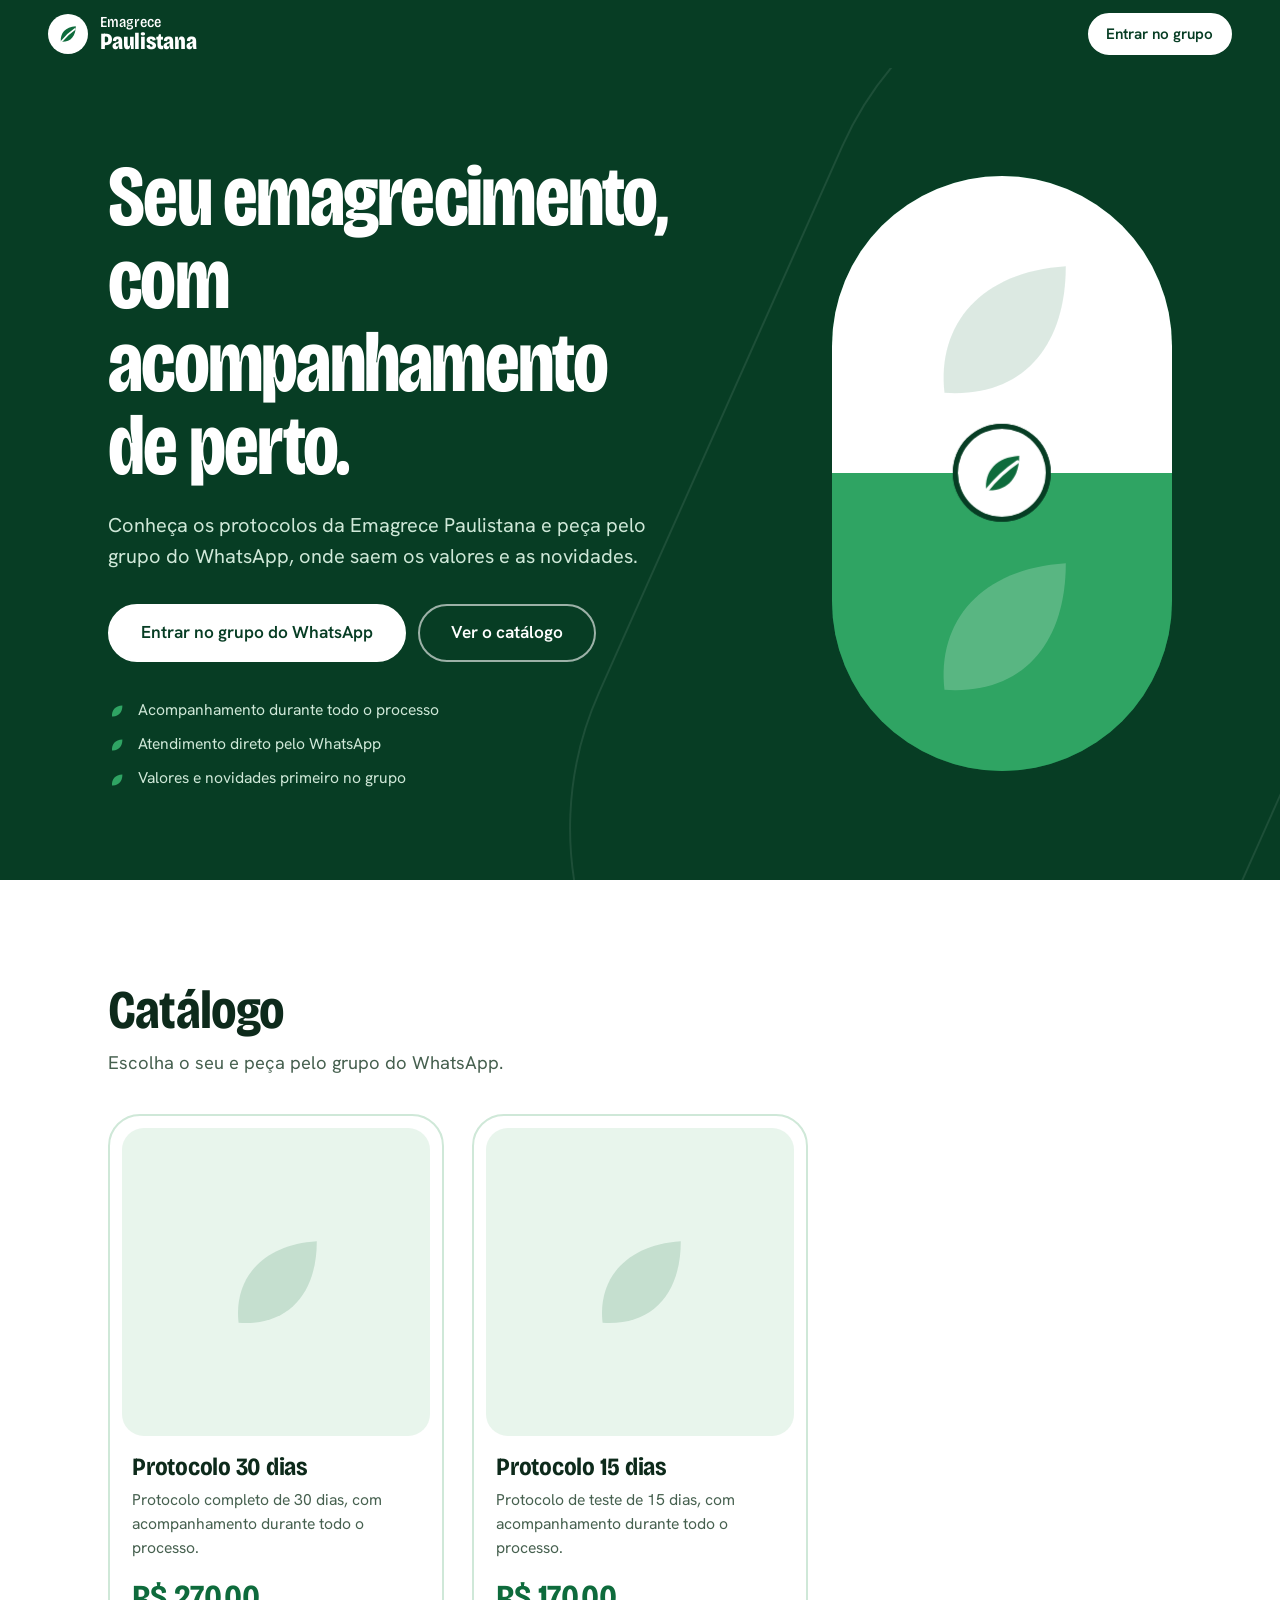
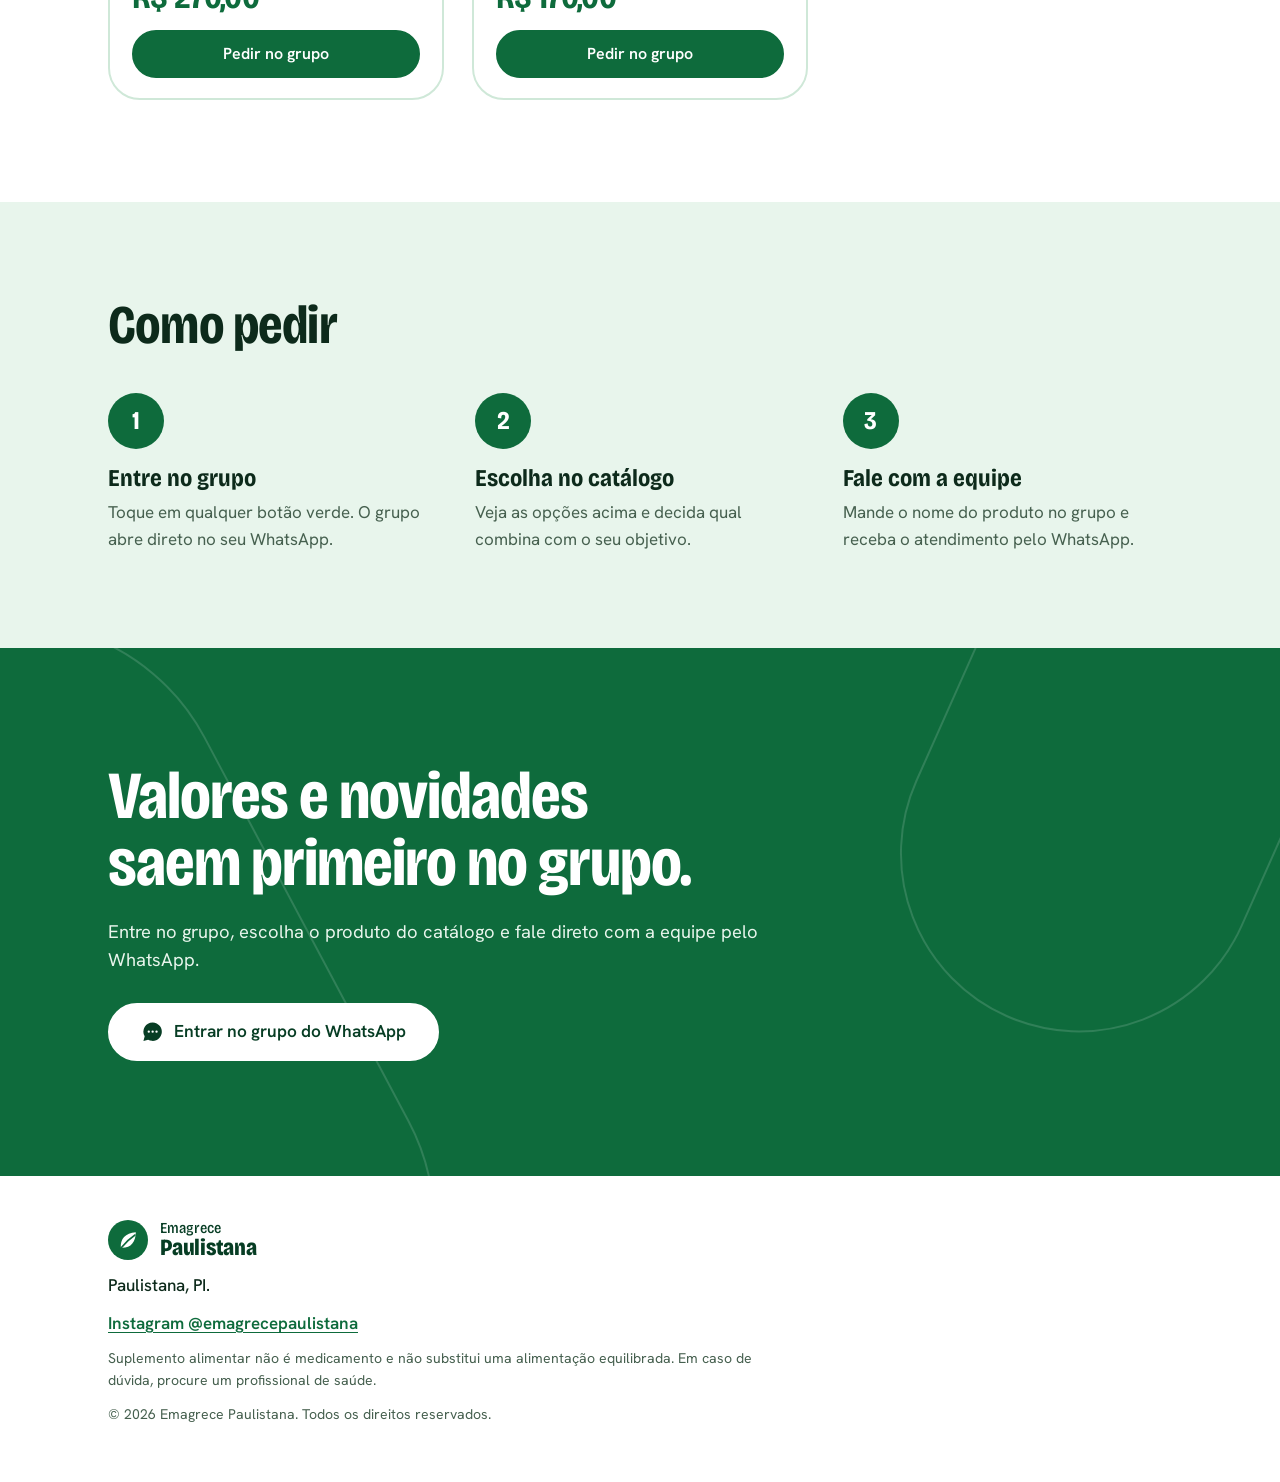
==== index.html @ 05a04634 "Site catálogo da Emagrece Paulistana com painel de administração Co-Authored-By: Claude Sonnet 5.5 <" ====
<!doctype html>
<html lang="pt-BR">
<head>
  <meta charset="utf-8">
  <meta name="viewport" content="width=device-width, initial-scale=1">
  <title>Emagrece Paulistana | Catálogo e grupo no WhatsApp</title>
  <meta name="description" content="Catálogo da Emagrece Paulistana (Paulistana, PI). Veja os protocolos e peça pelo nosso grupo no WhatsApp, onde saem os valores e as novidades.">
  <meta name="theme-color" content="#073D24">

  <meta property="og:type" content="website">
  <meta property="og:locale" content="pt_BR">
  <meta property="og:site_name" content="Emagrece Paulistana">
  <meta property="og:title" content="Emagrece Paulistana | Catálogo e grupo no WhatsApp">
  <meta property="og:description" content="Veja o catálogo e peça pelo nosso grupo no WhatsApp.">
  <meta property="og:url" content="https://emagrece-paulistana.github.io/">
  <meta property="og:image" content="https://emagrece-paulistana.github.io/assets/og-image.png">
  <meta property="og:image:width" content="1200">
  <meta property="og:image:height" content="630">
  <meta name="twitter:card" content="summary_large_image">

  <link rel="icon" href="assets/favicon.svg" type="image/svg+xml">
  <link rel="apple-touch-icon" href="assets/apple-touch-icon.png">

  <link rel="preload" href="assets/fonts/bricolage.woff2" as="font" type="font/woff2" crossorigin>
  <link rel="stylesheet" href="style.css">

  <script type="application/ld+json">
  {
    "@context": "https://schema.org",
    "@type": "Organization",
    "name": "Emagrece Paulistana",
    "url": "https://emagrece-paulistana.github.io/",
    "description": "Catálogo de protocolos e suplementos da Emagrece Paulistana, com valores e novidades no grupo do WhatsApp.",
    "address": { "@type": "PostalAddress", "addressLocality": "Paulistana", "addressRegion": "PI", "addressCountry": "BR" },
    "sameAs": ["https://www.instagram.com/emagrecepaulistana"]
  }
  </script>
</head>
<body>
  <svg width="0" height="0" style="position:absolute" aria-hidden="true" focusable="false">
    <symbol id="folha" viewBox="0 0 40 40"><path d="M9 32C7.5 19 16 9 32 8c0 15-8 25-23 24z"/></symbol>
    <symbol id="zap" viewBox="0 0 24 24"><path fill-rule="evenodd" d="M12 2.5a9.5 9.5 0 0 0-8.2 14.3L2.5 21.5l4.800-1.200A9.500 9.500 0 1 0 12 2.500zM6.800 12a1.200 1.200 0 1 0 2.400 0 1.200 1.200 0 1 0-2.400 0zm4 0a1.200 1.200 0 1 0 2.400 0 1.200 1.200 0 1 0-2.400 0zm4 0a1.200 1.200 0 1 0 2.400 0 1.200 1.200 0 1 0-2.400 0z"/></symbol>
  </svg>

  <a class="skip" href="#catalogo">Pular para o catálogo</a>

  <header class="top">
    <a class="brand" href="#inicio">
      <svg class="brand__mark" viewBox="0 0 40 40" aria-hidden="true" focusable="false">
        <circle cx="20" cy="20" r="20" fill="#fff"/>
        <use href="#folha" x="7" y="7" width="26" height="26" fill="#0E6B3C"/>
        <path d="M13 28c4-5 8-9 14-13" stroke="#fff" stroke-width="1.6" fill="none" stroke-linecap="round"/>
      </svg>
      <span class="brand__text"><span>Emagrece</span><strong>Paulistana</strong></span>
    </a>
    <a class="btn btn--light btn--sm" data-group-link href="#grupo">Entrar no grupo</a>
  </header>

  <main>
    <section class="hero" id="inicio">
      <div class="hero__in">
        <div class="hero__copy">
          <h1 data-s="hero_title">Seu emagrecimento, com acompanhamento de perto.</h1>
          <p class="hero__lead" data-s="hero_text">Conheça os protocolos da Emagrece Paulistana e peça pelo grupo do WhatsApp, onde saem os valores e as novidades.</p>
          <div class="hero__actions">
            <a class="btn btn--light btn--xl" data-group-link href="#grupo">Entrar no grupo do WhatsApp</a>
            <a class="btn btn--ghost btn--xl" href="#catalogo">Ver o catálogo</a>
          </div>
          <ul class="hero__facts">
            <li>Acompanhamento durante todo o processo</li>
            <li>Atendimento direto pelo WhatsApp</li>
            <li>Valores e novidades primeiro no grupo</li>
          </ul>
        </div>

        <div class="capsule" id="capsula" aria-hidden="true">
          <div class="capsule__half capsule__half--top"></div>
          <div class="capsule__half capsule__half--bottom"></div>
          <svg class="capsule__seal" viewBox="0 0 40 40" focusable="false">
            <circle cx="20" cy="20" r="20" fill="#fff"/>
            <use href="#folha" x="7" y="7" width="26" height="26" fill="#0E6B3C"/>
            <path d="M13 28c4-5 8-9 14-13" stroke="#fff" stroke-width="1.6" fill="none" stroke-linecap="round"/>
          </svg>
        </div>
      </div>
    </section>

    <section class="catalog" id="catalogo" aria-labelledby="catalogo-titulo">
      <div class="wrap">
        <div class="catalog__head">
          <h2 id="catalogo-titulo">Catálogo</h2>
          <p>Escolha o seu e peça pelo grupo do WhatsApp.</p>
        </div>
        <p class="catalog__status" id="status" role="status">Carregando o catálogo...</p>
        <ul class="grid" id="produtos"></ul>
        <noscript><p class="catalog__status">Ative o JavaScript do navegador para ver o catálogo.</p></noscript>
      </div>
    </section>

    <section class="steps" aria-labelledby="passos-titulo">
      <div class="wrap">
        <h2 id="passos-titulo">Como pedir</h2>
        <ol class="steps__list">
          <li>
            <span class="steps__n" aria-hidden="true">1</span>
            <h3>Entre no grupo</h3>
            <p>Toque em qualquer botão verde. O grupo abre direto no seu WhatsApp.</p>
          </li>
          <li>
            <span class="steps__n" aria-hidden="true">2</span>
            <h3>Escolha no catálogo</h3>
            <p>Veja as opções acima e decida qual combina com o seu objetivo.</p>
          </li>
          <li>
            <span class="steps__n" aria-hidden="true">3</span>
            <h3>Fale com a equipe</h3>
            <p>Mande o nome do produto no grupo e receba o atendimento pelo WhatsApp.</p>
          </li>
        </ol>
      </div>
    </section>

    <section class="vip" id="grupo">
      <div class="wrap vip__in">
        <h2 data-s="group_title">Valores e novidades saem primeiro no grupo.</h2>
        <p data-s="group_text">Entre no grupo, escolha o produto do catálogo e fale direto com a equipe pelo WhatsApp.</p>
        <a class="btn btn--light btn--xl" data-group-link href="#grupo">
          <svg class="ico" aria-hidden="true" focusable="false"><use href="#zap"/></svg>
          Entrar no grupo do WhatsApp
        </a>
      </div>
    </section>
  </main>

  <footer class="foot">
    <div class="wrap foot__in">
      <a class="brand brand--dark" href="#inicio">
        <svg class="brand__mark" viewBox="0 0 40 40" aria-hidden="true" focusable="false">
          <circle cx="20" cy="20" r="20" fill="#0E6B3C"/>
          <use href="#folha" x="7" y="7" width="26" height="26" fill="#fff"/>
          <path d="M13 28c4-5 8-9 14-13" stroke="#0E6B3C" stroke-width="1.6" fill="none" stroke-linecap="round"/>
        </svg>
        <span class="brand__text"><span>Emagrece</span><strong>Paulistana</strong></span>
      </a>
      <p class="foot__note" data-s="footer_note">Paulistana, PI.</p>
      <p><a id="instagram" href="https://www.instagram.com/emagrecepaulistana" target="_blank" rel="noopener">Instagram @emagrecepaulistana</a></p>
      <p class="foot__legal">Suplemento alimentar não é medicamento e não substitui uma alimentação equilibrada. Em caso de dúvida, procure um profissional de saúde.</p>
      <p class="foot__legal">&copy; 2026 Emagrece Paulistana. Todos os direitos reservados.</p>
    </div>
  </footer>

  <a class="float" id="flutuante" data-group-link href="#grupo">
    <svg class="ico" aria-hidden="true" focusable="false"><use href="#zap"/></svg>
    Entrar no grupo do WhatsApp
  </a>

  <div class="toast" role="status" hidden></div>
  <script src="script.js" defer></script>
</body>
</html>
---- style.css ----
/* Emagrece Paulistana — verde e branco, tema cápsula, catálogo em primeiro plano */

@font-face {
  font-family: "Bricolage Grotesque";
  src: url(assets/fonts/bricolage.woff2) format("woff2");
  font-weight: 200 800;
  font-stretch: 75% 100%;
  font-display: swap;
}
@font-face {
  font-family: "Hanken Grotesk";
  src: url(assets/fonts/hanken.woff2) format("woff2");
  font-weight: 400 600;
  font-display: swap;
}

:root {
  --folha: #0e6b3c;
  --folha-escura: #0a5430;
  --mata: #073d24;
  --viva: #2fa463;
  --menta: #e8f5ec;
  --menta-2: #cfe8d8;
  --branco: #fff;
  --tinta: #0d2a1b;
  --cinza: #46604f;
  --display: "Bricolage Grotesque", "Arial Narrow", system-ui, sans-serif;
  --texto: "Hanken Grotesk", system-ui, -apple-system, "Segoe UI", sans-serif;
  --gutter: clamp(20px, 5vw, 48px);
}

*, *::before, *::after { box-sizing: border-box; }
[hidden] { display: none !important; }
html { scroll-behavior: smooth; scroll-padding-top: 76px; -webkit-text-size-adjust: 100%; }
body {
  margin: 0;
  background: var(--branco);
  color: var(--tinta);
  font-family: var(--texto);
  font-size: 1.0625rem;
  line-height: 1.55;
}
h1, h2, h3, p, ul, ol { margin: 0; }
ul, ol { padding: 0; list-style: none; }
img, svg { display: block; max-width: 100%; }
a { color: inherit; }

:focus-visible { outline: 3px solid var(--viva); outline-offset: 3px; }
.hero :focus-visible, .vip :focus-visible, .top :focus-visible, .float:focus-visible { outline-color: var(--branco); }

.sr, .visually-hidden {
  position: absolute; width: 1px; height: 1px; overflow: hidden; clip-path: inset(50%); white-space: nowrap;
}
.skip {
  position: absolute; left: 12px; top: -60px; z-index: 50;
  padding: 10px 16px; border-radius: 999px; background: var(--branco); color: var(--mata); font-weight: 600;
}
.skip:focus { top: 12px; }

.wrap { width: 100%; max-width: 1160px; margin-inline: auto; padding-inline: var(--gutter); }
.ico { width: 1.35em; height: 1.35em; flex: none; fill: currentColor; }

/* ---------- botões (formato cápsula) ---------- */
.btn {
  display: inline-flex; align-items: center; justify-content: center; gap: 0.55em;
  min-height: 48px; padding: 0.7em 1.5em;
  border: 2px solid var(--folha); border-radius: 999px;
  background: var(--folha); color: var(--branco);
  font: 600 1rem/1.1 var(--texto); text-align: center; text-decoration: none; cursor: pointer;
  transition: background-color 0.15s, color 0.15s, border-color 0.15s;
}
.btn:hover { background: var(--mata); border-color: var(--mata); }
.btn--sm { min-height: 42px; padding: 0.5em 1.1em; font-size: 0.95rem; }
.btn--xl { min-height: 58px; padding: 0.8em 1.8em; font-size: 1.08rem; }
.btn--light { background: var(--branco); border-color: var(--branco); color: var(--mata); }
.btn--light:hover { background: var(--menta); border-color: var(--menta); color: var(--mata); }
.btn--ghost { background: transparent; border-color: rgba(255, 255, 255, 0.6); color: var(--branco); }
.btn--ghost:hover { background: rgba(255, 255, 255, 0.12); border-color: var(--branco); }
.btn--block { width: 100%; }

/* ---------- topo ---------- */
.top {
  position: sticky; top: 0; z-index: 20;
  display: flex; align-items: center; justify-content: space-between; gap: 12px;
  min-height: 68px; padding: 8px var(--gutter);
  background: var(--mata); color: var(--branco);
}
.brand { display: inline-flex; align-items: center; gap: 12px; text-decoration: none; }
.brand__mark { width: 40px; height: 40px; flex: none; }
.brand__text { display: flex; flex-direction: column; line-height: 1; font-family: var(--display); }
.brand__text span { font-size: 0.95rem; font-weight: 500; font-stretch: 85%; }
.brand__text strong { font-size: 1.45rem; font-weight: 800; font-stretch: 80%; letter-spacing: -0.01em; }
.brand--dark { color: var(--mata); }

/* ---------- hero ---------- */
.hero { position: relative; overflow: hidden; background: var(--mata); color: var(--branco); }
.hero::before {
  /* cápsula grande de contorno, só decoração */
  content: ""; position: absolute; right: -6%; top: -18%;
  width: 52%; aspect-ratio: 1 / 1.9; border-radius: 999px;
  border: 2px solid rgba(255, 255, 255, 0.09); transform: rotate(24deg); pointer-events: none;
}
.hero__in {
  position: relative; display: grid; grid-template-columns: minmax(0, 1.2fr) minmax(0, 0.8fr);
  gap: clamp(32px, 6vw, 72px); align-items: center;
  max-width: 1160px; margin-inline: auto;
  padding: clamp(40px, 7vw, 88px) var(--gutter) clamp(48px, 7vw, 96px);
}
h1 {
  font-family: var(--display);
  font-size: clamp(2.7rem, 7vw, 5.4rem);
  font-weight: 700; font-stretch: 78%;
  line-height: 0.96; letter-spacing: -0.02em;
  text-wrap: balance;
}
.hero__lead { max-width: 34em; margin-top: 22px; font-size: clamp(1.08rem, 2vw, 1.25rem); color: var(--menta-2); }
.hero__actions { display: flex; flex-wrap: wrap; gap: 12px; margin-top: 32px; }
.hero__facts { display: grid; gap: 10px; margin-top: 36px; color: var(--menta-2); font-size: 0.98rem; }
.hero__facts li { position: relative; padding-left: 30px; }
.hero__facts li::before {
  content: ""; position: absolute; left: 0; top: 0.28em; width: 18px; height: 18px;
  background: var(--viva);
  -webkit-mask: url("data:image/svg+xml,%3Csvg xmlns='http://www.w3.org/2000/svg' viewBox='0 0 40 40'%3E%3Cpath d='M9 32C7.5 19 16 9 32 8c0 15-8 25-23 24z'/%3E%3C/svg%3E") center / contain no-repeat;
  mask: url("data:image/svg+xml,%3Csvg xmlns='http://www.w3.org/2000/svg' viewBox='0 0 40 40'%3E%3Cpath d='M9 32C7.5 19 16 9 32 8c0 15-8 25-23 24z'/%3E%3C/svg%3E") center / contain no-repeat;
}

/* cápsula: dois meios que se encaixam ao abrir a página; com foto, a foto ocupa a cápsula inteira */
.capsule {
  position: relative; justify-self: end; width: min(100%, 340px); aspect-ratio: 1 / 1.75;
  border-radius: 999px; overflow: hidden; background: var(--folha);
}
.capsule__half { position: absolute; left: 0; right: 0; height: 50%; }
.capsule__half--top { top: 0; background: var(--branco); animation: cap-top 0.9s cubic-bezier(0.2, 0.8, 0.2, 1) both; }
.capsule__half--bottom { bottom: 0; background: var(--viva); animation: cap-bottom 0.9s cubic-bezier(0.2, 0.8, 0.2, 1) both; }
.capsule__half--top::after, .capsule__half--bottom::after {
  content: ""; position: absolute; inset: 0; opacity: 0.14;
  background: url("data:image/svg+xml,%3Csvg xmlns='http://www.w3.org/2000/svg' viewBox='0 0 40 40'%3E%3Cpath fill='%230e6b3c' d='M9 32C7.5 19 16 9 32 8c0 15-8 25-23 24z'/%3E%3C/svg%3E") 50% 55% / 62% no-repeat;
}
.capsule__half--bottom::after { opacity: 0.2; background-image: url("data:image/svg+xml,%3Csvg xmlns='http://www.w3.org/2000/svg' viewBox='0 0 40 40'%3E%3Cpath fill='%23ffffff' d='M9 32C7.5 19 16 9 32 8c0 15-8 25-23 24z'/%3E%3C/svg%3E"); }
.capsule__seal {
  position: absolute; left: 50%; top: 50%; width: 26%; transform: translate(-50%, -50%);
  filter: drop-shadow(0 0 0 var(--mata)); border-radius: 50%; box-shadow: 0 0 0 5px var(--mata);
  animation: cap-seal 0.5s 0.7s ease-out both;
}
.capsule.has-photo .capsule__half, .capsule.has-photo .capsule__seal { display: none; }
.capsule img { position: absolute; inset: 0; width: 100%; height: 100%; object-fit: cover; }
@keyframes cap-top { from { transform: translateY(-62%); } to { transform: none; } }
@keyframes cap-bottom { from { transform: translateY(62%); } to { transform: none; } }
@keyframes cap-seal { from { opacity: 0; transform: translate(-50%, -50%) scale(0.5); } to { opacity: 1; transform: translate(-50%, -50%); } }

/* ---------- catálogo ---------- */
.catalog { padding: clamp(56px, 8vw, 104px) 0; background: var(--branco); }
.catalog__head { max-width: 40em; }
h2 {
  font-family: var(--display);
  font-size: clamp(2.1rem, 4.6vw, 3.4rem);
  font-weight: 700; font-stretch: 82%;
  line-height: 1; letter-spacing: -0.015em; text-wrap: balance;
}
.catalog__head p { margin-top: 12px; color: var(--cinza); font-size: 1.15rem; }
.catalog__status {
  margin-top: 28px; padding: 20px 24px; border-radius: 24px;
  background: var(--menta); color: var(--cinza);
}
.catalog__status .btn { margin-left: 12px; }
.grid {
  display: grid; grid-template-columns: repeat(auto-fill, minmax(min(100%, 270px), 1fr));
  gap: clamp(16px, 2.4vw, 28px); margin-top: 36px;
}
.card {
  display: flex; flex-direction: column;
  border: 2px solid var(--menta-2); border-radius: 32px; padding: 12px;
  background: var(--branco);
}
.media {
  position: relative; aspect-ratio: 1 / 1; border-radius: 22px; overflow: hidden;
  background: var(--menta) url("data:image/svg+xml,%3Csvg xmlns='http://www.w3.org/2000/svg' viewBox='0 0 40 40'%3E%3Cpath fill='%230e6b3c' fill-opacity='0.16' d='M9 32C7.5 19 16 9 32 8c0 15-8 25-23 24z'/%3E%3C/svg%3E") center / 44% no-repeat;
}
.media img { position: absolute; inset: 0; width: 100%; height: 100%; object-fit: cover; }
.card__body { display: flex; flex: 1; flex-direction: column; gap: 8px; padding: 18px 10px 8px; }
.card h3 {
  font-family: var(--display); font-size: 1.55rem; font-weight: 700; font-stretch: 85%; line-height: 1.05; letter-spacing: -0.01em;
  overflow-wrap: anywhere;
}
.card__body > p { color: var(--cinza); font-size: 0.98rem; overflow-wrap: anywhere; }
.card__foot { display: flex; flex-direction: column; gap: 14px; margin-top: auto; padding-top: 12px; }
.price { font-family: var(--display); font-weight: 700; font-stretch: 85%; color: var(--folha); font-size: 1.15rem; }
.price__now { font-size: 2.1rem; line-height: 1; letter-spacing: -0.02em; }
.price__old { margin-right: 10px; color: var(--cinza); font-size: 1.1rem; font-weight: 500; }

/* ---------- como pedir ---------- */
.steps { padding: clamp(56px, 8vw, 96px) 0; background: var(--menta); }
.steps__list { display: grid; grid-template-columns: repeat(3, minmax(0, 1fr)); gap: clamp(20px, 3vw, 40px); margin-top: 40px; }
.steps__list li { display: flex; flex-direction: column; gap: 8px; }
.steps__n {
  display: grid; place-items: center; width: 56px; height: 56px; margin-bottom: 8px;
  border-radius: 999px; background: var(--folha); color: var(--branco);
  font: 700 1.6rem/1 var(--display); font-stretch: 85%;
}
.steps h3 { font-family: var(--display); font-size: 1.5rem; font-weight: 700; font-stretch: 85%; line-height: 1.1; }
.steps p { color: var(--cinza); max-width: 28em; }

/* ---------- grupo ---------- */
.vip { position: relative; overflow: hidden; padding: clamp(64px, 9vw, 120px) 0; background: var(--folha); color: var(--branco); }
.vip::before, .vip::after {
  content: ""; position: absolute; border-radius: 999px; border: 2px solid rgba(255, 255, 255, 0.14); pointer-events: none;
}
.vip::before { left: -8%; bottom: -55%; width: 34%; aspect-ratio: 1 / 2; transform: rotate(-28deg); }
.vip::after { right: -4%; top: -60%; width: 28%; aspect-ratio: 1 / 2; transform: rotate(24deg); }
.vip__in { position: relative; display: flex; flex-direction: column; align-items: flex-start; gap: 20px; }
.vip h2 { max-width: 14em; font-size: clamp(2.3rem, 5.6vw, 4.2rem); }
.vip p { max-width: 36em; color: var(--menta); font-size: 1.15rem; }
.vip .btn { margin-top: 8px; }

/* ---------- rodapé ---------- */
.foot { padding: 44px 0 56px; background: var(--branco); }
.foot__in { display: flex; flex-direction: column; align-items: flex-start; gap: 12px; }
.foot__note { color: var(--tinta); font-weight: 500; }
.foot a:not(.brand) { color: var(--folha); font-weight: 600; text-underline-offset: 3px; }
.foot__legal { max-width: 46em; color: var(--cinza); font-size: 0.88rem; }

/* ---------- botão fixo no celular ---------- */
.float {
  position: fixed; left: 16px; right: 16px; bottom: calc(14px + env(safe-area-inset-bottom)); z-index: 30;
  display: none; align-items: center; justify-content: center; gap: 0.55em;
  min-height: 56px; padding: 0.7em 1.2em; border-radius: 999px;
  background: var(--folha); color: var(--branco); border: 2px solid var(--branco);
  font: 600 1.02rem/1.1 var(--texto); text-decoration: none;
  box-shadow: 0 10px 28px rgba(7, 61, 36, 0.35);
  transition: opacity 0.2s, transform 0.2s;
}
.float.is-hidden { opacity: 0; transform: translateY(20px); pointer-events: none; }

.toast {
  position: fixed; left: 50%; bottom: 96px; z-index: 40; transform: translateX(-50%);
  max-width: calc(100% - 32px); padding: 14px 22px; border-radius: 999px;
  background: var(--tinta); color: var(--branco); font-weight: 600; text-align: center;
}

@media (max-width: 860px) {
  .hero__in { grid-template-columns: 1fr; }
  .capsule { justify-self: start; width: min(46%, 200px); aspect-ratio: 1 / 1.75; }
  .steps__list { grid-template-columns: 1fr; }
}
@media (max-width: 720px) {
  .float { display: inline-flex; }
  body { padding-bottom: 84px; }
  .hero__actions .btn { flex: 1 1 100%; }
  .catalog__status .btn { margin: 12px 0 0; display: flex; }
}
@media (prefers-reduced-motion: reduce) {
  html { scroll-behavior: auto; }
  .capsule__half, .capsule__seal { animation: none; }
  .btn, .float { transition: none; }
}
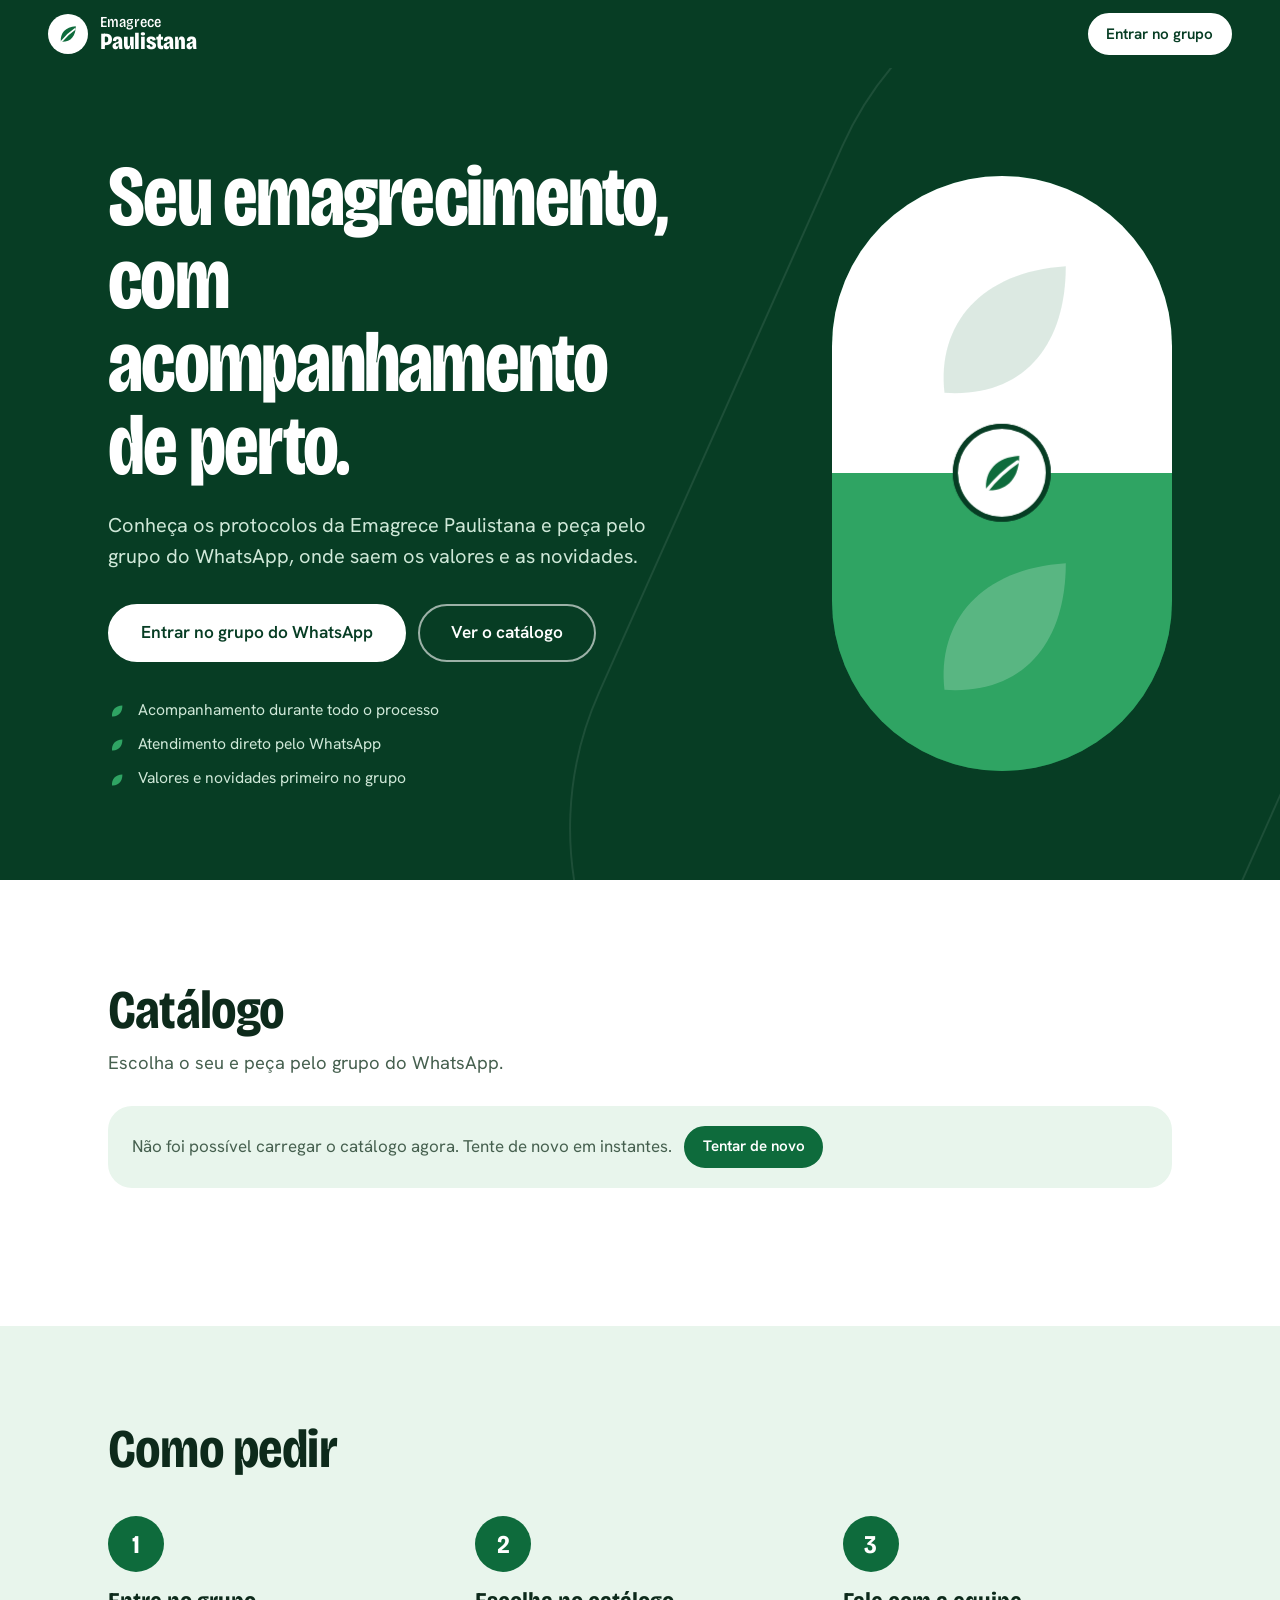
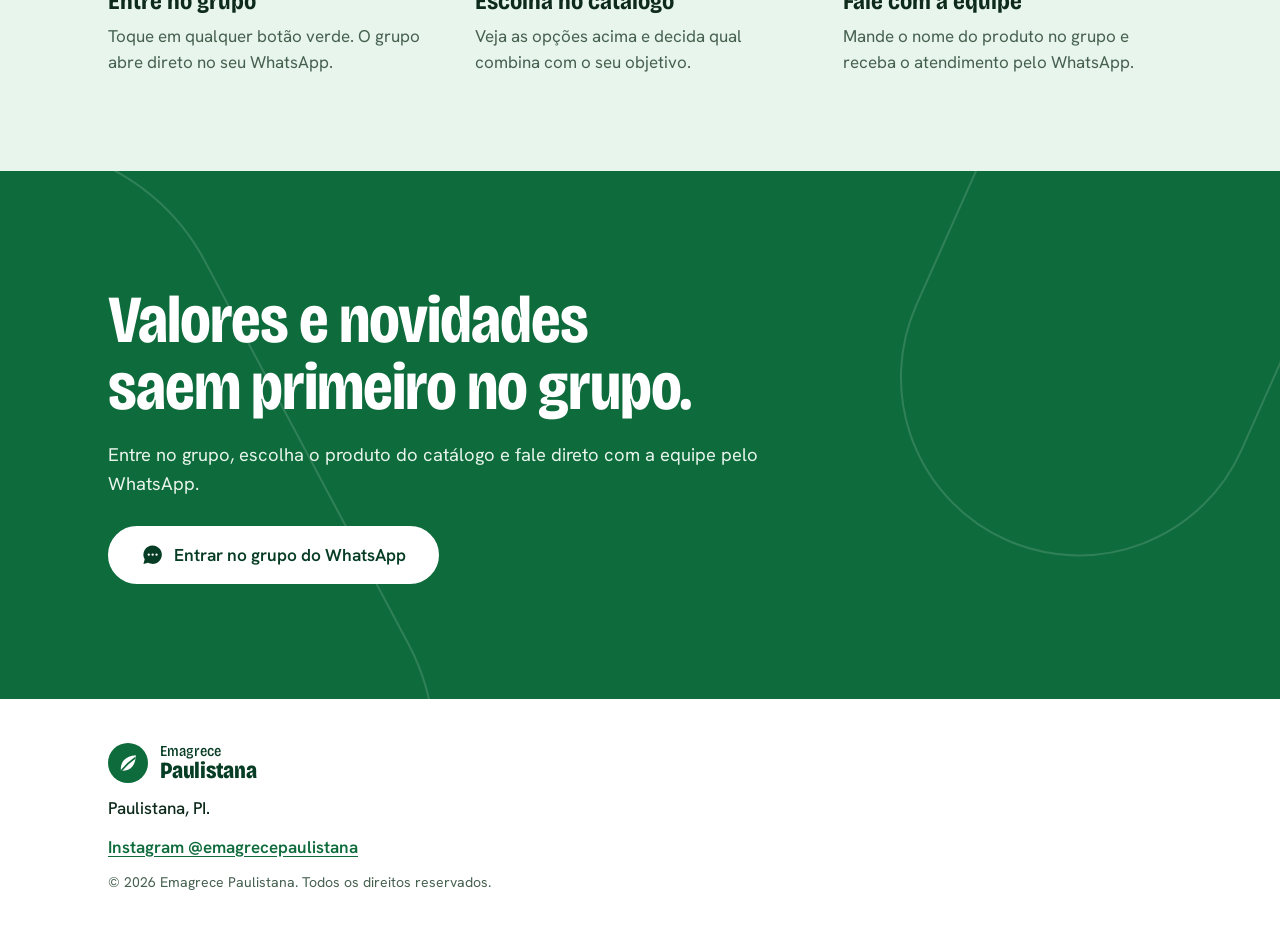
==== commit de8382c4: "Tira o aviso de suplemento alimentar do rodapé, a pedido Co-Authored-By: Claude Sonnet 5.5 <noreply@" ====
--- a/index.html
+++ b/index.html
@@ -144,7 +144,6 @@
       </a>
       <p class="foot__note" data-s="footer_note">Paulistana, PI.</p>
       <p><a id="instagram" href="https://www.instagram.com/emagrecepaulistana" target="_blank" rel="noopener">Instagram @emagrecepaulistana</a></p>
-      <p class="foot__legal">Suplemento alimentar não é medicamento e não substitui uma alimentação equilibrada. Em caso de dúvida, procure um profissional de saúde.</p>
       <p class="foot__legal">&copy; 2026 Emagrece Paulistana. Todos os direitos reservados.</p>
     </div>
   </footer>
